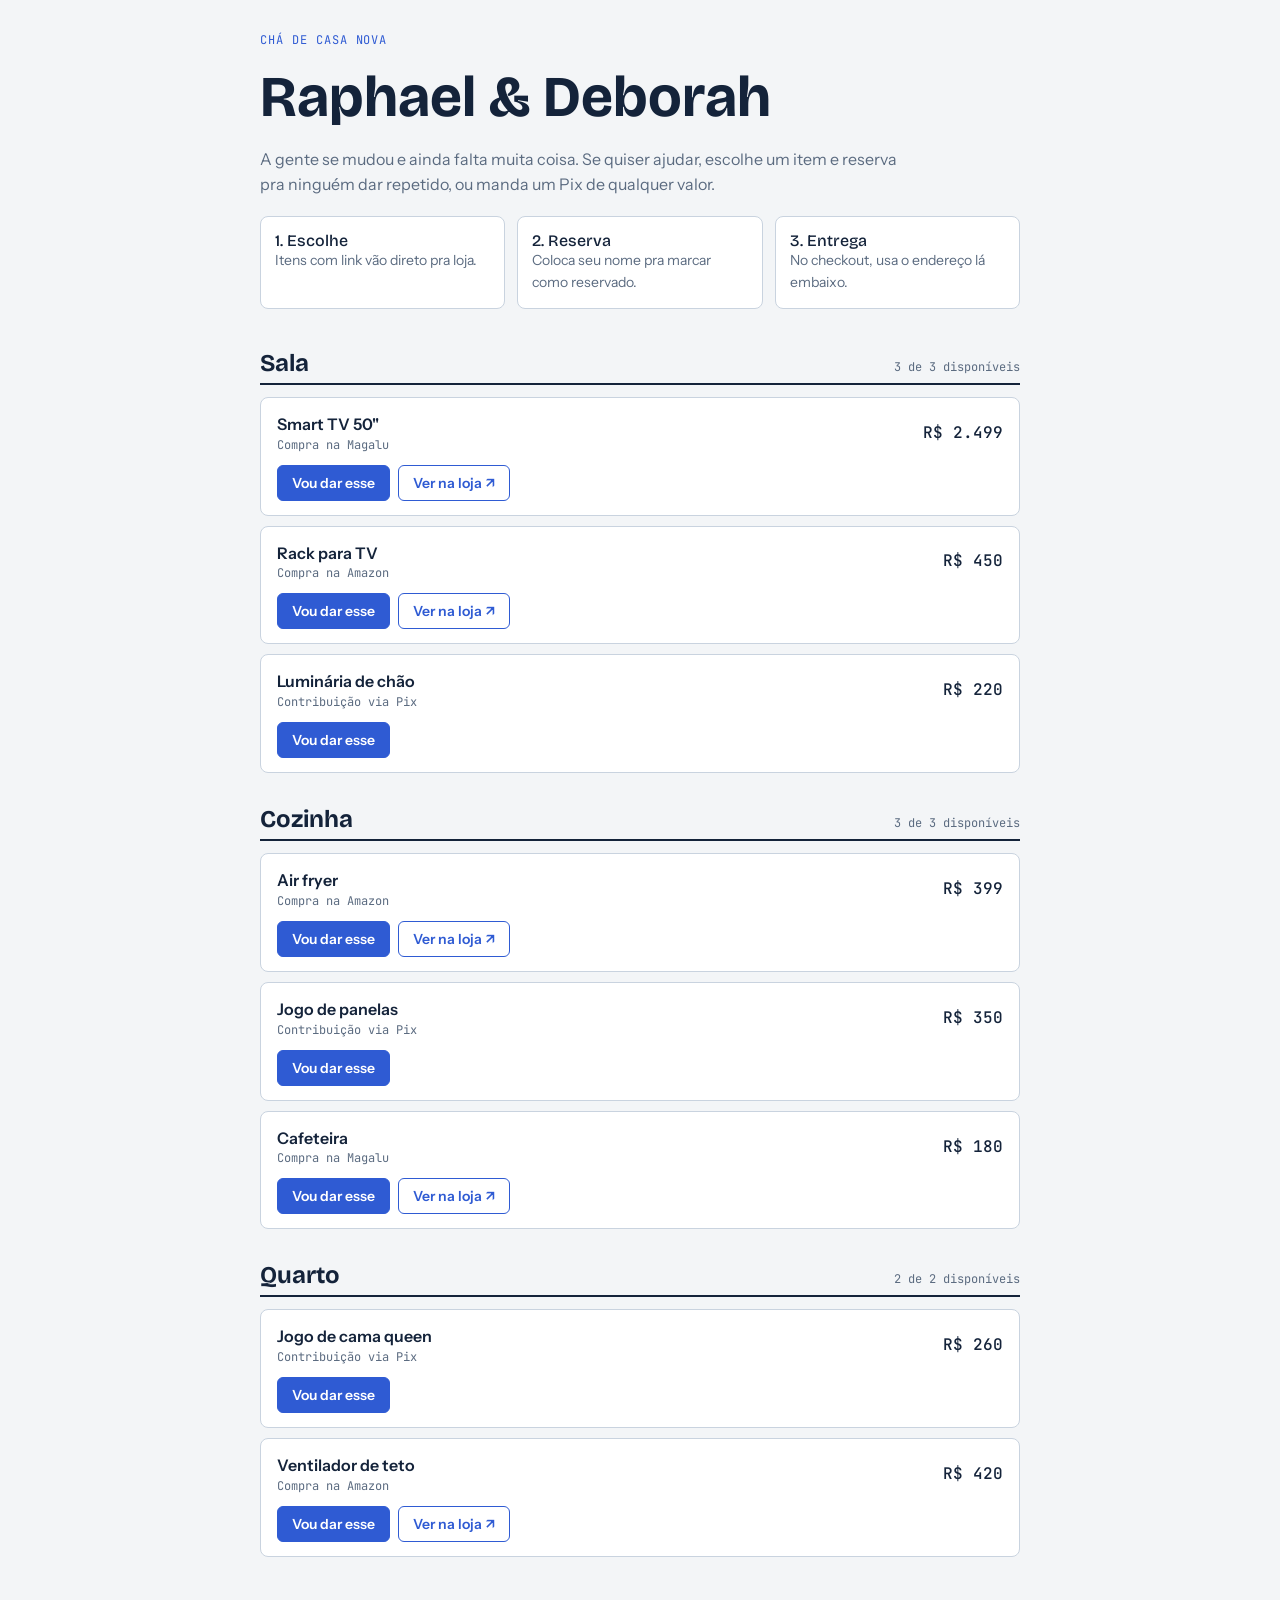
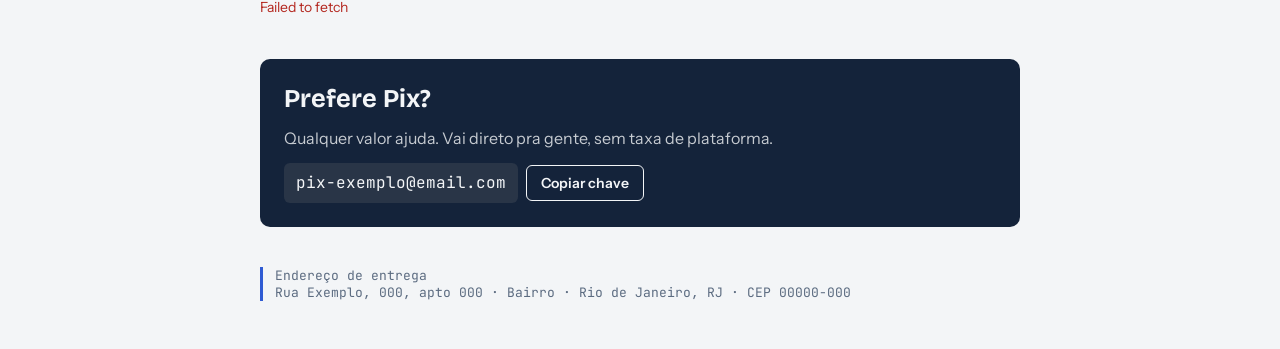
==== index.html @ de5b6a6b "casa nova" ====
<!doctype html>
<html lang="pt-BR">
<head>
<meta charset="utf-8">
<meta name="viewport" content="width=device-width,initial-scale=1">
<title>Casa Nova</title>
<link rel="stylesheet" href="https://fonts.googleapis.com/css2?family=Bricolage+Grotesque:opsz,wght@12..96,500;12..96,700&family=Instrument+Sans:wght@400;500;600&family=JetBrains+Mono:wght@400;500&display=swap">
<link rel="stylesheet" href="style.css">
<script src="config.js"></script>
</head>
<body>
<div class="wrap">
  <div class="demo" id="demo" hidden>MODO TESTE · Supabase não configurado · reservas ficam só neste navegador</div>

  <header>
    <div class="tag">Chá de casa nova</div>
    <h1 id="casal"></h1>
    <p class="intro" id="mensagem"></p>
    <div class="how">
      <div><b>1. Escolhe</b><p>Itens com link vão direto pra loja.</p></div>
      <div><b>2. Reserva</b><p>Coloca seu nome pra marcar como reservado.</p></div>
      <div><b>3. Entrega</b><p>No checkout, usa o endereço lá embaixo.</p></div>
    </div>
  </header>

  <main id="rooms" class="rooms"><p class="muted">Carregando lista…</p></main>
  <p class="erro" id="erro" hidden></p>

  <section class="pix">
    <h2>Prefere Pix?</h2>
    <p>Qualquer valor ajuda. Vai direto pra gente, sem taxa de plataforma.</p>
    <div class="key"><code id="pixkey"></code><button class="btn" id="copy" type="button">Copiar chave</button></div>
  </section>

  <div class="addr">Endereço de entrega<br><span id="endereco"></span></div>
</div>
<script src="app.js"></script>
</body>
</html>
---- style.css ----
:root{
  --paper:#f3f5f7; --surface:#fff; --ink:#14233a; --muted:#5b6b80;
  --line:#c9d3df; --accent:#2f5bd3; --ok:#2e7d55; --ok-soft:#e2f2e9; --err:#b3261e;
  --display:"Bricolage Grotesque",system-ui,sans-serif;
  --body:"Instrument Sans",system-ui,sans-serif;
  --mono:"JetBrains Mono",ui-monospace,Menlo,monospace;
}
@media (prefers-color-scheme:dark){:root{
  --paper:#0f1724; --surface:#162133; --ink:#e6ecf5; --muted:#93a3b8;
  --line:#2a3a52; --accent:#7ea2ff; --ok:#6fcf9b; --ok-soft:#173326; --err:#ff8a80; color-scheme:dark}}
*{box-sizing:border-box}
body{margin:0;background:var(--paper);color:var(--ink);font:16px/1.55 var(--body);padding:0 max(16px,env(safe-area-inset-left)) 48px}
.wrap{max-width:760px;margin:0 auto;display:flex;flex-direction:column;gap:40px}
.rooms{display:flex;flex-direction:column;gap:32px}
.demo{margin-top:16px;font:12px var(--mono);color:var(--muted);border:1px dashed var(--line);padding:8px 12px;border-radius:6px}
[hidden]{display:none!important}
header{padding-top:32px;display:grid;gap:20px}
.tag{font:12px var(--mono);letter-spacing:.08em;text-transform:uppercase;color:var(--accent)}
h1{font:700 clamp(2.2rem,8vw,3.6rem)/1.02 var(--display);margin:0;text-wrap:balance}
.intro,.muted{max-width:58ch;color:var(--muted);margin:0}
.how{display:grid;grid-template-columns:repeat(auto-fit,minmax(200px,1fr));gap:12px}
.how div{background:var(--surface);border:1px solid var(--line);border-radius:8px;padding:14px}
.how b{display:block;font:500 1rem var(--display)}
.how p{margin:0;color:var(--muted);font-size:14px}
.room{display:grid;gap:12px}
.room-h{display:flex;justify-content:space-between;align-items:baseline;gap:12px;border-bottom:2px solid var(--ink);padding-bottom:6px}
.room-h h2{font:700 1.5rem var(--display);margin:0}
.room-h span{font:12px var(--mono);color:var(--muted)}
.items{display:grid;gap:10px}
.item{background:var(--surface);border:1px solid var(--line);border-radius:8px;padding:14px 16px;display:grid;grid-template-columns:1fr auto;gap:6px 16px;align-items:center}
.item>div{min-width:0}
.item h3{margin:0;font-size:1rem;font-weight:600}
.meta{font:12px var(--mono);color:var(--muted)}
.price{font:500 1rem var(--mono);font-variant-numeric:tabular-nums}
.actions,.form{grid-column:1/-1;display:flex;gap:8px;flex-wrap:wrap;margin-top:6px;align-items:center}
.btn{font:600 14px var(--body);border-radius:6px;padding:8px 14px;border:1px solid var(--accent);cursor:pointer;text-decoration:none;background:transparent;color:var(--accent)}
.btn.primary{background:var(--accent);color:var(--surface)}
.btn:disabled{opacity:.5;cursor:wait}
.btn:focus-visible,input:focus-visible{outline:2px solid var(--accent);outline-offset:2px}
.item.reserved{background:var(--ok-soft);border-color:var(--ok)}
.item.reserved h3{text-decoration:line-through}
.pill{font:12px var(--mono);color:var(--ok);border:1px solid var(--ok);border-radius:99px;padding:2px 10px}
.form input{flex:1 1 180px;min-width:0;font:15px var(--body);padding:8px 10px;border:1px solid var(--line);border-radius:6px;background:var(--paper);color:var(--ink)}
.erro{color:var(--err);font-size:14px;margin:0}
.pix{background:var(--ink);color:var(--paper);border-radius:10px;padding:24px;display:grid;gap:12px}
.pix h2{font:700 1.6rem var(--display);margin:0}
.pix p{margin:0;opacity:.8}
.key{display:flex;gap:8px;flex-wrap:wrap;align-items:center}
.key code{font-family:var(--mono);background:rgba(127,127,127,.2);padding:8px 12px;border-radius:6px;user-select:all;word-break:break-all}
.pix .btn{border-color:var(--paper);color:var(--paper)}
.addr{font:13px var(--mono);color:var(--muted);border-left:3px solid var(--accent);padding-left:12px}
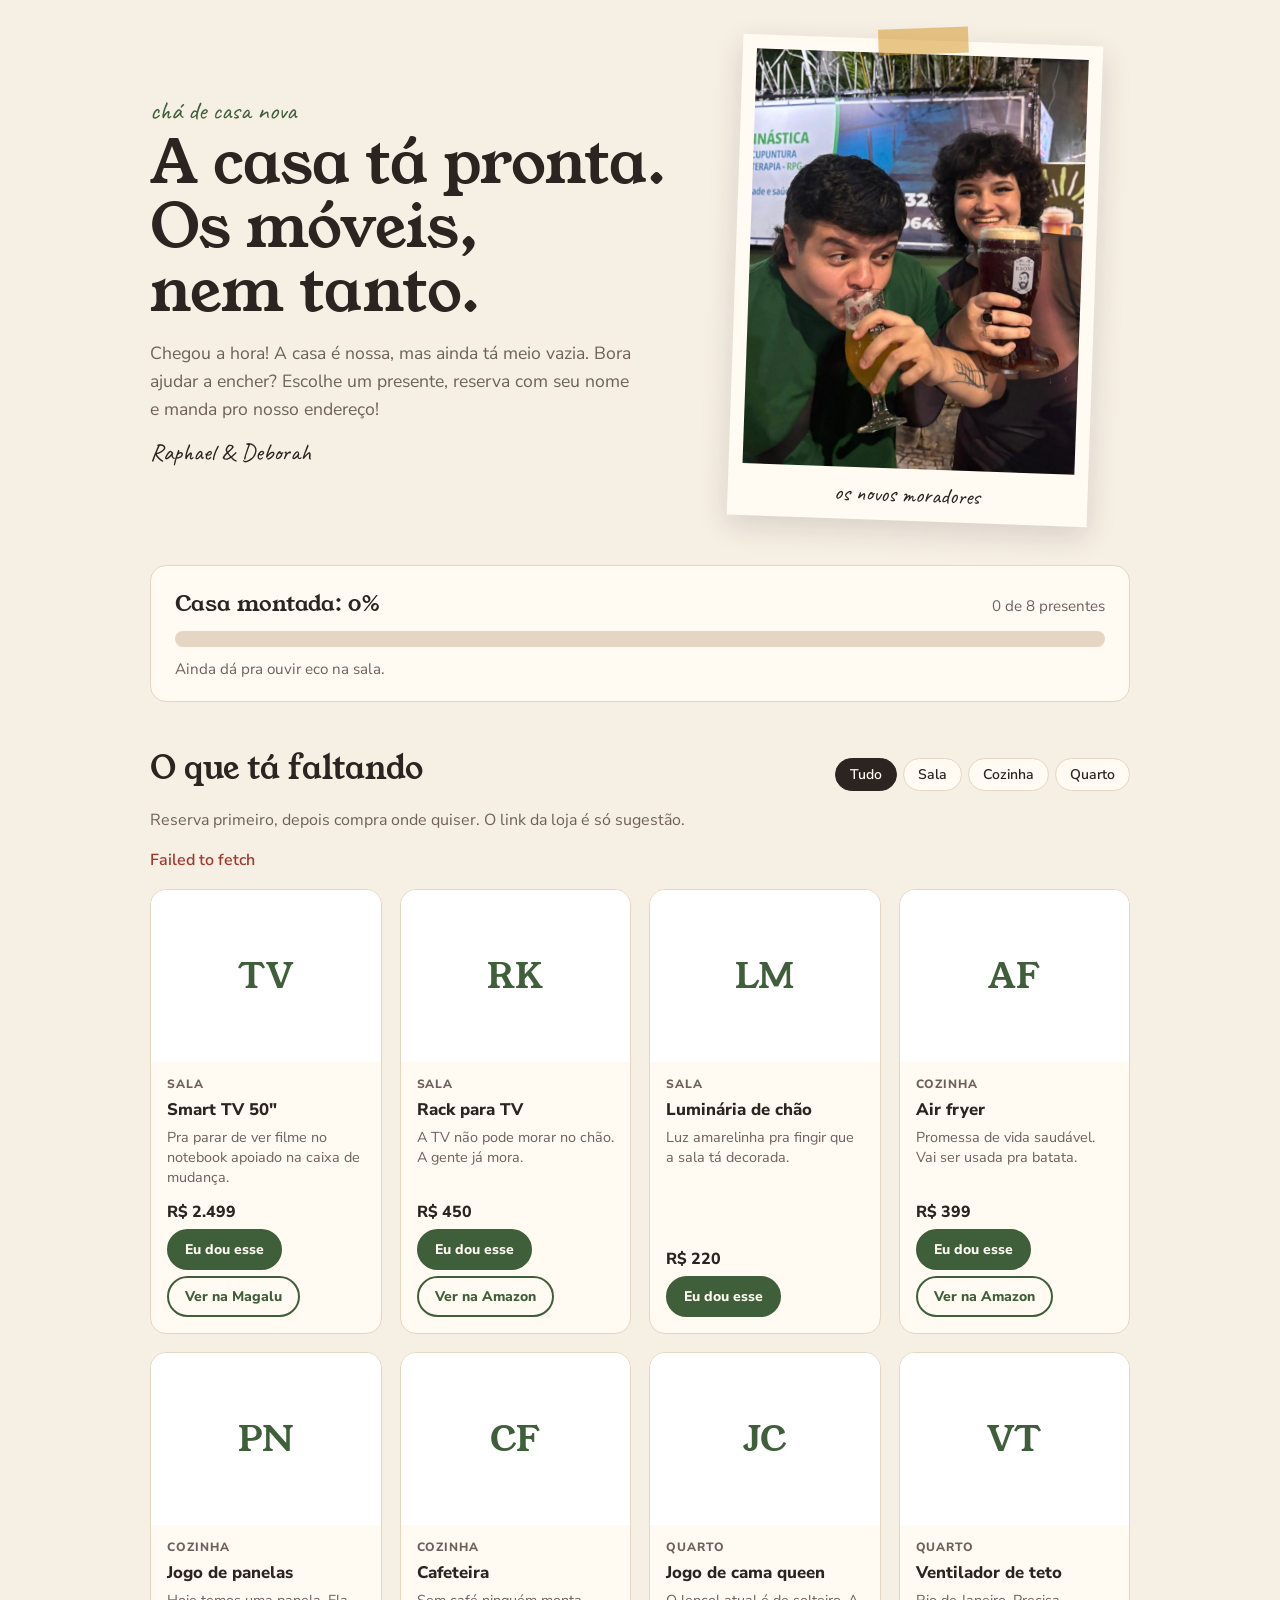
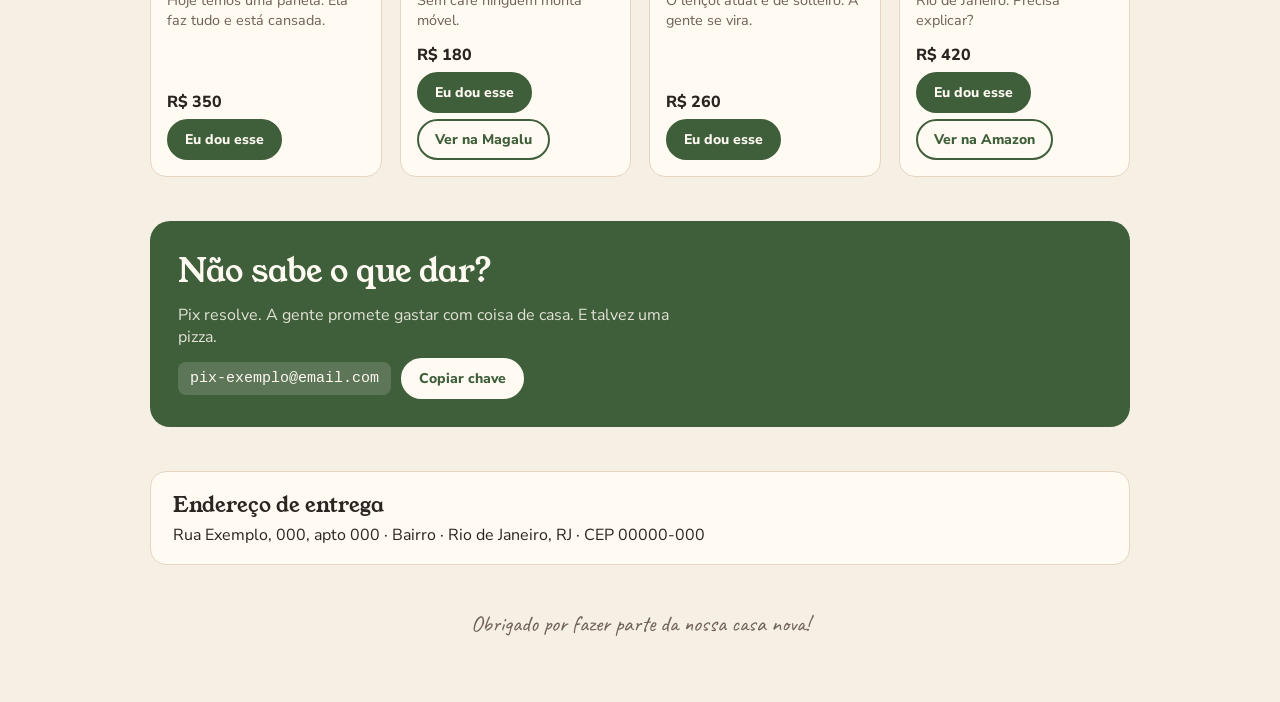
==== commit a6b501c1: "reserva com email" ====
--- a/index.html
+++ b/index.html
@@ -3,8 +3,11 @@
 <head>
 <meta charset="utf-8">
 <meta name="viewport" content="width=device-width,initial-scale=1">
-<title>Casa Nova</title>
-<link rel="stylesheet" href="https://fonts.googleapis.com/css2?family=Bricolage+Grotesque:opsz,wght@12..96,500;12..96,700&family=Instrument+Sans:wght@400;500;600&family=JetBrains+Mono:wght@400;500&display=swap">
+<title>Casa Nova · Raphael & Deborah</title>
+<meta property="og:title" content="Chá de casa nova · Raphael & Deborah">
+<meta property="og:description" content="A casa tá pronta. Os móveis, nem tanto.">
+<meta property="og:image" content="img/casal.jpg">
+<link rel="stylesheet" href="https://fonts.googleapis.com/css2?family=Young+Serif&family=Nunito+Sans:opsz,wght@6..12,400;6..12,600;6..12,800&family=Caveat:wght@600&display=swap">
 <link rel="stylesheet" href="style.css">
 <script src="config.js"></script>
 </head>
@@ -12,27 +15,45 @@
 <div class="wrap">
   <div class="demo" id="demo" hidden>MODO TESTE · Supabase não configurado · reservas ficam só neste navegador</div>
 
-  <header>
-    <div class="tag">Chá de casa nova</div>
-    <h1 id="casal"></h1>
-    <p class="intro" id="mensagem"></p>
-    <div class="how">
-      <div><b>1. Escolhe</b><p>Itens com link vão direto pra loja.</p></div>
-      <div><b>2. Reserva</b><p>Coloca seu nome pra marcar como reservado.</p></div>
-      <div><b>3. Entrega</b><p>No checkout, usa o endereço lá embaixo.</p></div>
+  <section class="hero">
+    <div>
+      <div class="kicker">chá de casa nova</div>
+      <h1 id="titulo"></h1>
+      <p class="lead" id="mensagem"></p>
+      <div class="sign" id="casal"></div>
     </div>
-  </header>
+    <figure class="photo">
+      <div class="tape"></div>
+      <img id="foto" alt="Raphael e Deborah">
+      <figcaption id="legenda"></figcaption>
+    </figure>
+  </section>
 
-  <main id="rooms" class="rooms"><p class="muted">Carregando lista…</p></main>
-  <p class="erro" id="erro" hidden></p>
+  <section class="progress" aria-label="Progresso">
+    <div class="progress-top"><b>Casa montada: <span id="pct">0%</span></b><span id="count"></span></div>
+    <div class="bar"><i id="fill"></i></div>
+    <p class="joke" id="joke"></p>
+  </section>
+
+  <section class="list">
+    <div class="sec-h"><h2>O que tá faltando</h2><div class="filters" id="filters"></div></div>
+    <p class="dica">Reserva primeiro, depois compra onde quiser. O link da loja é só sugestão.</p>
+    <p class="erro" id="erro" hidden></p>
+    <div class="grid" id="grid"><p class="muted">Carregando lista…</p></div>
+  </section>
 
   <section class="pix">
-    <h2>Prefere Pix?</h2>
-    <p>Qualquer valor ajuda. Vai direto pra gente, sem taxa de plataforma.</p>
-    <div class="key"><code id="pixkey"></code><button class="btn" id="copy" type="button">Copiar chave</button></div>
+    <h2>Não sabe o que dar?</h2>
+    <p>Pix resolve. A gente promete gastar com coisa de casa. E talvez uma pizza.</p>
+    <div class="keyrow"><code id="pixkey"></code><button class="btn" id="copy" type="button">Copiar chave</button></div>
   </section>
 
-  <div class="addr">Endereço de entrega<br><span id="endereco"></span></div>
+  <section class="addr">
+    <b>Endereço de entrega</b>
+    <span id="endereco"></span>
+  </section>
+
+  <div class="foot">Obrigado por fazer parte da nossa casa nova!</div>
 </div>
 <script src="app.js"></script>
 </body>
--- a/style.css
+++ b/style.css
@@ -1,51 +1,77 @@
+/* Visual "Sala de estar": bege, verde-musgo, mostarda. Tema único claro de propósito. */
 :root{
-  --paper:#f3f5f7; --surface:#fff; --ink:#14233a; --muted:#5b6b80;
-  --line:#c9d3df; --accent:#2f5bd3; --ok:#2e7d55; --ok-soft:#e2f2e9; --err:#b3261e;
-  --display:"Bricolage Grotesque",system-ui,sans-serif;
-  --body:"Instrument Sans",system-ui,sans-serif;
-  --mono:"JetBrains Mono",ui-monospace,Menlo,monospace;
+  --bg:#f6efe4; --surface:#fffaf2; --ink:#2b2420; --muted:#6f6158;
+  --accent:#3f5e3a; --accent-ink:#fffaf2; --warm:#d9a441; --line:#e4d6c3; --err:#a3352a;
+  --display:"Young Serif",Georgia,serif; --body:"Nunito Sans",system-ui,sans-serif; --hand:"Caveat",cursive;
+  color-scheme:light;
 }
-@media (prefers-color-scheme:dark){:root{
-  --paper:#0f1724; --surface:#162133; --ink:#e6ecf5; --muted:#93a3b8;
-  --line:#2a3a52; --accent:#7ea2ff; --ok:#6fcf9b; --ok-soft:#173326; --err:#ff8a80; color-scheme:dark}}
 *{box-sizing:border-box}
-body{margin:0;background:var(--paper);color:var(--ink);font:16px/1.55 var(--body);padding:0 max(16px,env(safe-area-inset-left)) 48px}
-.wrap{max-width:760px;margin:0 auto;display:flex;flex-direction:column;gap:40px}
-.rooms{display:flex;flex-direction:column;gap:32px}
-.demo{margin-top:16px;font:12px var(--mono);color:var(--muted);border:1px dashed var(--line);padding:8px 12px;border-radius:6px}
 [hidden]{display:none!important}
-header{padding-top:32px;display:grid;gap:20px}
-.tag{font:12px var(--mono);letter-spacing:.08em;text-transform:uppercase;color:var(--accent)}
-h1{font:700 clamp(2.2rem,8vw,3.6rem)/1.02 var(--display);margin:0;text-wrap:balance}
-.intro,.muted{max-width:58ch;color:var(--muted);margin:0}
-.how{display:grid;grid-template-columns:repeat(auto-fit,minmax(200px,1fr));gap:12px}
-.how div{background:var(--surface);border:1px solid var(--line);border-radius:8px;padding:14px}
-.how b{display:block;font:500 1rem var(--display)}
-.how p{margin:0;color:var(--muted);font-size:14px}
-.room{display:grid;gap:12px}
-.room-h{display:flex;justify-content:space-between;align-items:baseline;gap:12px;border-bottom:2px solid var(--ink);padding-bottom:6px}
-.room-h h2{font:700 1.5rem var(--display);margin:0}
-.room-h span{font:12px var(--mono);color:var(--muted)}
-.items{display:grid;gap:10px}
-.item{background:var(--surface);border:1px solid var(--line);border-radius:8px;padding:14px 16px;display:grid;grid-template-columns:1fr auto;gap:6px 16px;align-items:center}
-.item>div{min-width:0}
-.item h3{margin:0;font-size:1rem;font-weight:600}
-.meta{font:12px var(--mono);color:var(--muted)}
-.price{font:500 1rem var(--mono);font-variant-numeric:tabular-nums}
-.actions,.form{grid-column:1/-1;display:flex;gap:8px;flex-wrap:wrap;margin-top:6px;align-items:center}
-.btn{font:600 14px var(--body);border-radius:6px;padding:8px 14px;border:1px solid var(--accent);cursor:pointer;text-decoration:none;background:transparent;color:var(--accent)}
-.btn.primary{background:var(--accent);color:var(--surface)}
+body{margin:0;background:var(--bg);color:var(--ink);font-family:var(--body);
+  padding-left:max(16px,env(safe-area-inset-left,0px));padding-right:max(16px,env(safe-area-inset-right,0px));padding-block:40px 64px}
+img{max-width:100%;display:block}
+.wrap{max-width:980px;margin:0 auto;display:flex;flex-direction:column;gap:44px}
+.demo{font-size:13px;color:var(--muted);border:1px dashed var(--line);padding:8px 12px;border-radius:8px}
+
+.hero{display:grid;grid-template-columns:minmax(0,1.2fr) minmax(0,1fr);gap:32px;align-items:center}
+@media (max-width:720px){.hero{grid-template-columns:1fr}}
+.kicker{font-family:var(--hand);font-size:1.6rem;color:var(--accent)}
+h1{font-family:var(--display);font-weight:400;font-size:clamp(2.3rem,6vw,3.8rem);line-height:1.05;margin:4px 0 16px;text-wrap:balance}
+.lead{font-size:1.1rem;color:var(--muted);max-width:44ch;margin:0;line-height:1.6}
+.sign{font-family:var(--hand);font-size:1.5rem;margin-top:14px}
+
+.photo{margin:0;background:var(--surface);padding:14px 14px 52px;box-shadow:0 10px 30px rgba(43,36,32,.15);transform:rotate(2deg);position:relative;max-width:360px;justify-self:center;width:100%}
+.photo img{aspect-ratio:4/5;width:100%;object-fit:cover}
+.photo figcaption{position:absolute;bottom:12px;left:0;right:0;text-align:center;font-family:var(--hand);font-size:1.4rem}
+.tape{position:absolute;top:-12px;left:50%;width:90px;height:26px;background:var(--warm);opacity:.6;transform:translateX(-50%) rotate(-4deg)}
+
+.progress{background:var(--surface);border:1px solid var(--line);border-radius:16px;padding:22px 24px;display:grid;gap:12px}
+.progress-top{display:flex;justify-content:space-between;align-items:baseline;gap:12px;flex-wrap:wrap}
+.progress-top b{font-family:var(--display);font-weight:400;font-size:1.4rem}
+.progress-top > span{color:var(--muted);font-size:.95rem}
+.bar{height:16px;border-radius:99px;background:var(--line);overflow:hidden}
+.bar i{display:block;height:100%;width:0;background:var(--accent);border-radius:99px;transition:width .5s}
+.joke{color:var(--muted);font-size:.95rem;margin:0}
+
+.list{display:grid;gap:18px}
+.sec-h{display:flex;justify-content:space-between;align-items:end;gap:12px;flex-wrap:wrap}
+.sec-h h2{font-family:var(--display);font-weight:400;font-size:2rem;margin:0}
+.filters{display:flex;gap:6px;flex-wrap:wrap}
+.filters button{font:600 14px var(--body);border:1px solid var(--line);background:var(--surface);color:var(--ink);border-radius:99px;padding:6px 14px;cursor:pointer}
+.filters button[aria-pressed="true"]{background:var(--ink);color:var(--surface);border-color:var(--ink)}
+.grid{display:grid;grid-template-columns:repeat(auto-fill,minmax(220px,1fr));gap:18px}
+.card{background:var(--surface);border:1px solid var(--line);border-radius:16px;overflow:hidden;display:flex;flex-direction:column}
+.thumb{aspect-ratio:4/3;max-width:100%;display:grid;place-items:center;background:#fff;color:var(--accent);font-family:var(--display);font-size:2.2rem}
+.thumb img{width:100%;height:100%;object-fit:contain;padding:12px}
+.card .body{padding:14px 16px 16px;display:flex;flex-direction:column;gap:6px;flex:1}
+.room{font-size:12px;text-transform:uppercase;letter-spacing:.08em;color:var(--muted);font-weight:800}
+.card h3{margin:0;font-size:1.05rem;font-weight:800}
+.quip{margin:0;color:var(--muted);font-size:.9rem;flex:1}
+.row{display:flex;justify-content:space-between;align-items:center;gap:8px;margin-top:8px;flex-wrap:wrap}
+.price{font-weight:800;font-variant-numeric:tabular-nums}
+.actions{display:flex;gap:6px;flex-wrap:wrap}
+.btn{font:800 14px var(--body);border-radius:99px;padding:9px 16px;border:2px solid var(--accent);background:var(--accent);color:var(--accent-ink);cursor:pointer;text-decoration:none;display:inline-block}
+.btn.ghost{background:transparent;color:var(--accent)}
 .btn:disabled{opacity:.5;cursor:wait}
-.btn:focus-visible,input:focus-visible{outline:2px solid var(--accent);outline-offset:2px}
-.item.reserved{background:var(--ok-soft);border-color:var(--ok)}
-.item.reserved h3{text-decoration:line-through}
-.pill{font:12px var(--mono);color:var(--ok);border:1px solid var(--ok);border-radius:99px;padding:2px 10px}
-.form input{flex:1 1 180px;min-width:0;font:15px var(--body);padding:8px 10px;border:1px solid var(--line);border-radius:6px;background:var(--paper);color:var(--ink)}
-.erro{color:var(--err);font-size:14px;margin:0}
-.pix{background:var(--ink);color:var(--paper);border-radius:10px;padding:24px;display:grid;gap:12px}
-.pix h2{font:700 1.6rem var(--display);margin:0}
-.pix p{margin:0;opacity:.8}
-.key{display:flex;gap:8px;flex-wrap:wrap;align-items:center}
-.key code{font-family:var(--mono);background:rgba(127,127,127,.2);padding:8px 12px;border-radius:6px;user-select:all;word-break:break-all}
-.pix .btn{border-color:var(--paper);color:var(--paper)}
-.addr{font:13px var(--mono);color:var(--muted);border-left:3px solid var(--accent);padding-left:12px}
+.btn:focus-visible,.filters button:focus-visible,input:focus-visible{outline:3px solid var(--warm);outline-offset:2px}
+.card.taken .thumb{filter:grayscale(1);opacity:.5}
+.stamp{font-family:var(--hand);font-size:1.4rem;color:var(--accent);transform:rotate(-4deg)}
+.form{display:flex;flex-direction:column;gap:8px;margin-top:8px}
+.form input:not([type=checkbox]){width:100%;min-width:0;font:15px var(--body);padding:8px 12px;border:1px solid var(--line);border-radius:99px;background:var(--bg);color:var(--ink)}
+.check{display:flex;align-items:center;gap:8px;font-weight:600;font-size:.95rem;cursor:pointer}
+.check input{width:18px;height:18px;accent-color:var(--accent)}
+.nota{margin:0;font-size:.85rem;color:var(--muted);line-height:1.45}
+.dica{margin:0;color:var(--muted)}
+.erro{color:var(--err);margin:0;font-weight:600}
+.muted{color:var(--muted)}
+
+.pix{background:var(--accent);color:var(--accent-ink);border-radius:20px;padding:28px;display:grid;gap:10px}
+.pix h2{font-family:var(--display);font-weight:400;font-size:2rem;margin:0}
+.pix p{margin:0;opacity:.85;max-width:52ch}
+.keyrow{display:flex;gap:10px;flex-wrap:wrap;align-items:center}
+.pix code{background:rgba(255,255,255,.15);padding:8px 12px;border-radius:8px;font-size:15px;word-break:break-all;user-select:all}
+.pix .btn{background:var(--accent-ink);color:var(--accent);border-color:var(--accent-ink)}
+.addr{background:var(--surface);border:1px solid var(--line);border-radius:16px;padding:18px 22px}
+.addr b{display:block;font-family:var(--display);font-weight:400;font-size:1.3rem;margin-bottom:4px}
+.foot{text-align:center;color:var(--muted);font-family:var(--hand);font-size:1.4rem}
+@media (prefers-reduced-motion:reduce){*{transition:none!important}}
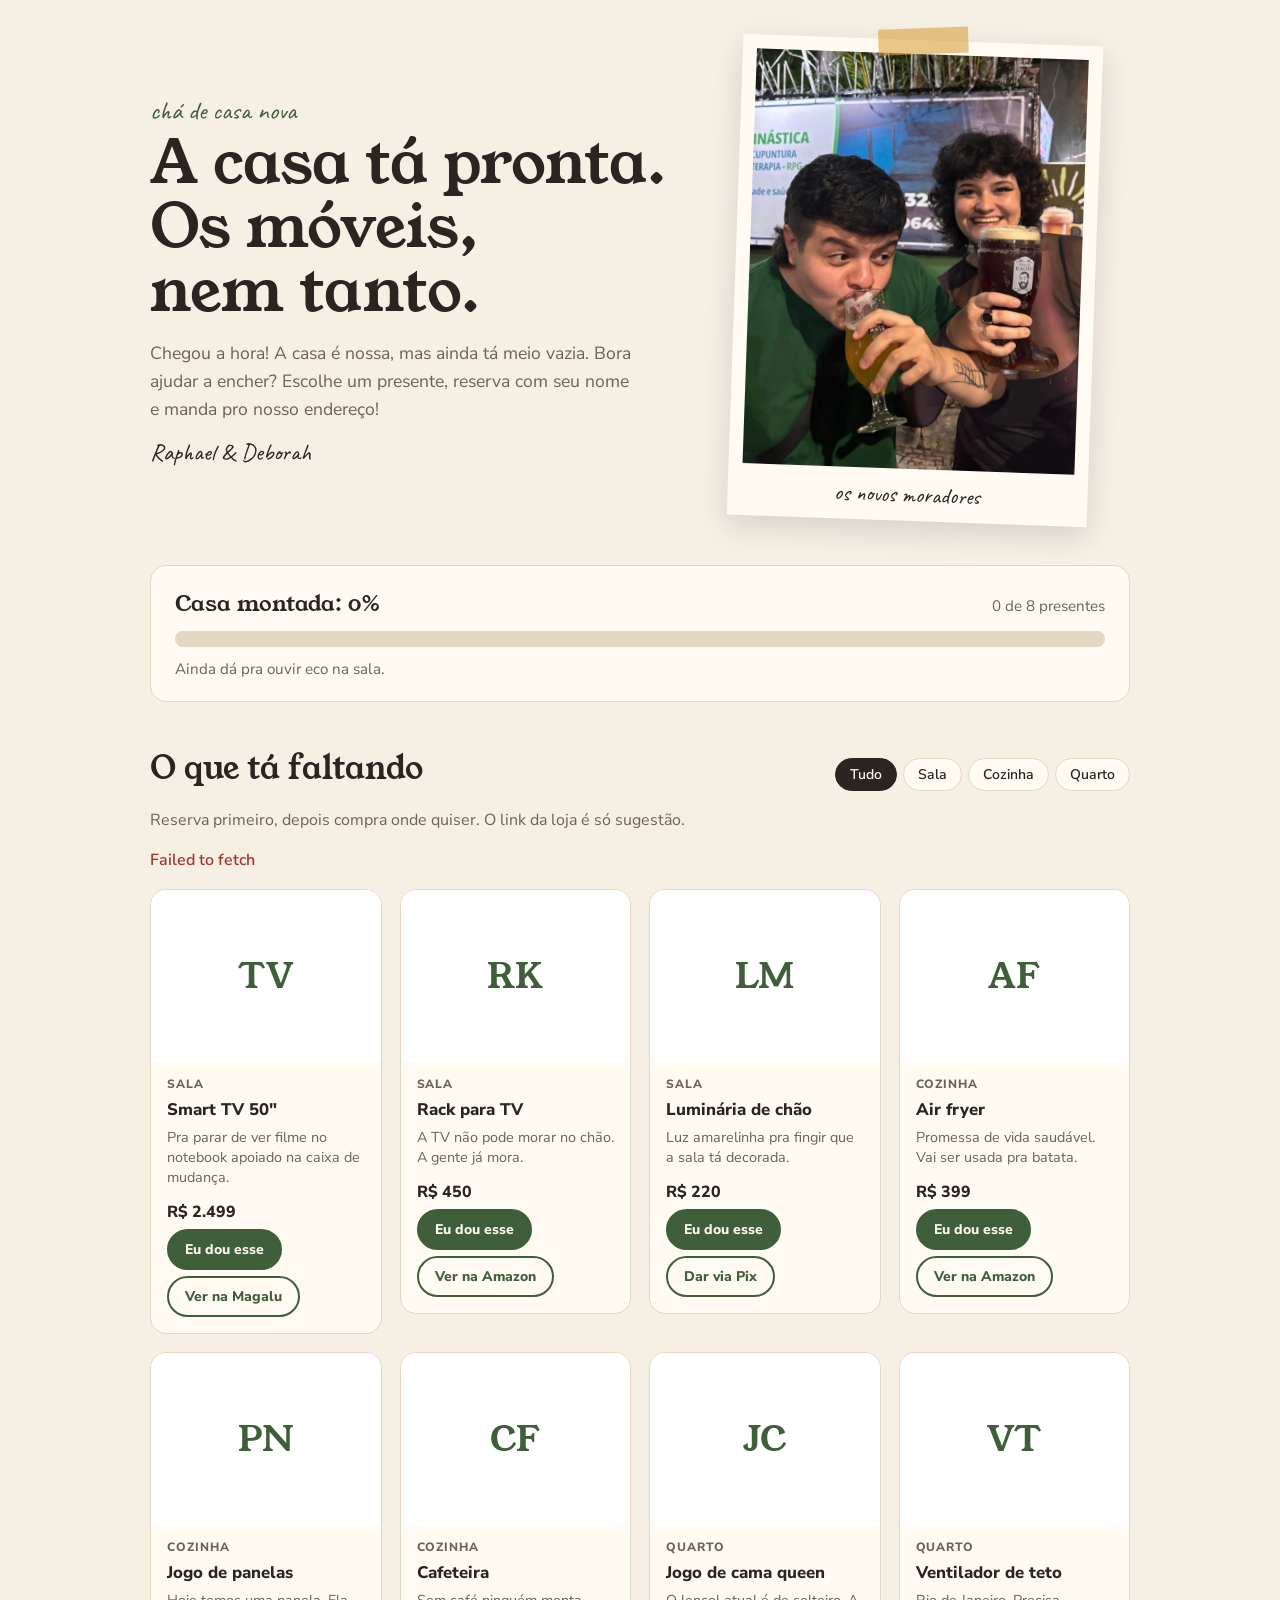
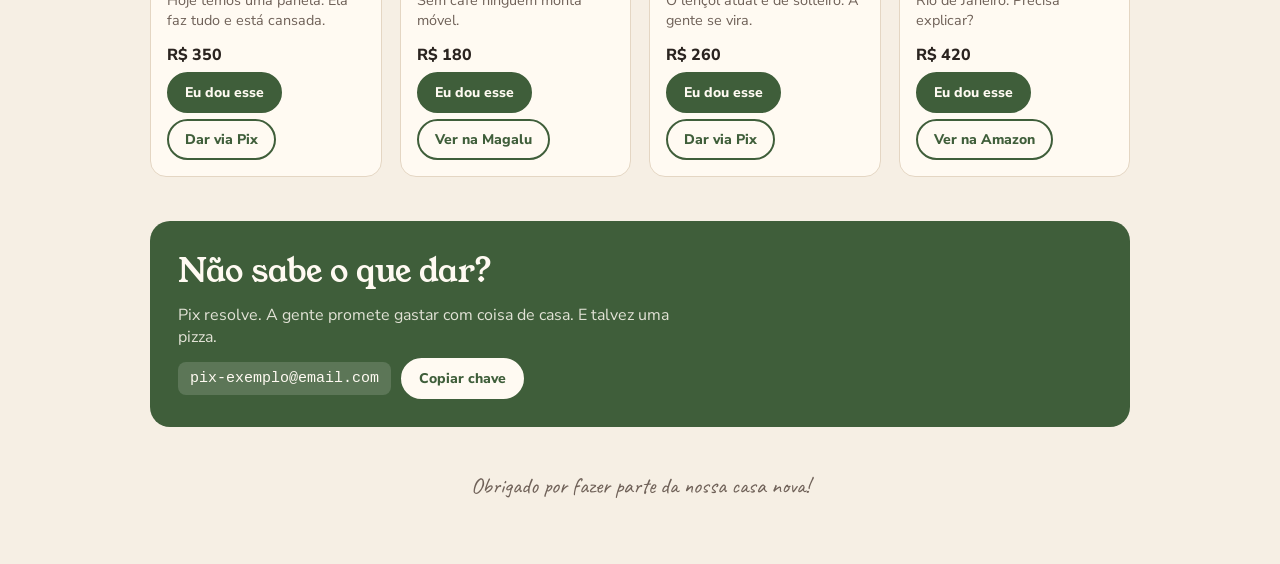
==== commit 09ccce00: "endereço por email, pix e ajustes" ====
--- a/index.html
+++ b/index.html
@@ -39,19 +39,16 @@
     <div class="sec-h"><h2>O que tá faltando</h2><div class="filters" id="filters"></div></div>
     <p class="dica">Reserva primeiro, depois compra onde quiser. O link da loja é só sugestão.</p>
     <p class="erro" id="erro" hidden></p>
+    <p class="ok" id="aviso" role="status" hidden></p>
     <div class="grid" id="grid"><p class="muted">Carregando lista…</p></div>
   </section>
 
-  <section class="pix">
+  <section class="pix" id="pix">
     <h2>Não sabe o que dar?</h2>
     <p>Pix resolve. A gente promete gastar com coisa de casa. E talvez uma pizza.</p>
     <div class="keyrow"><code id="pixkey"></code><button class="btn" id="copy" type="button">Copiar chave</button></div>
   </section>
 
-  <section class="addr">
-    <b>Endereço de entrega</b>
-    <span id="endereco"></span>
-  </section>
 
   <div class="foot">Obrigado por fazer parte da nossa casa nova!</div>
 </div>
--- a/style.css
+++ b/style.css
@@ -39,7 +39,7 @@
 .filters{display:flex;gap:6px;flex-wrap:wrap}
 .filters button{font:600 14px var(--body);border:1px solid var(--line);background:var(--surface);color:var(--ink);border-radius:99px;padding:6px 14px;cursor:pointer}
 .filters button[aria-pressed="true"]{background:var(--ink);color:var(--surface);border-color:var(--ink)}
-.grid{display:grid;grid-template-columns:repeat(auto-fill,minmax(220px,1fr));gap:18px}
+.grid{display:grid;grid-template-columns:repeat(auto-fill,minmax(220px,1fr));gap:18px;align-items:start}
 .card{background:var(--surface);border:1px solid var(--line);border-radius:16px;overflow:hidden;display:flex;flex-direction:column}
 .thumb{aspect-ratio:4/3;max-width:100%;display:grid;place-items:center;background:#fff;color:var(--accent);font-family:var(--display);font-size:2.2rem}
 .thumb img{width:100%;height:100%;object-fit:contain;padding:12px}
@@ -62,6 +62,8 @@
 .check input{width:18px;height:18px;accent-color:var(--accent)}
 .nota{margin:0;font-size:.85rem;color:var(--muted);line-height:1.45}
 .dica{margin:0;color:var(--muted)}
+.ok{margin:0;background:var(--surface);border:1px solid var(--accent);color:var(--accent);border-radius:12px;padding:10px 14px;font-weight:700}
+html{scroll-behavior:smooth}
 .erro{color:var(--err);margin:0;font-weight:600}
 .muted{color:var(--muted)}
 
